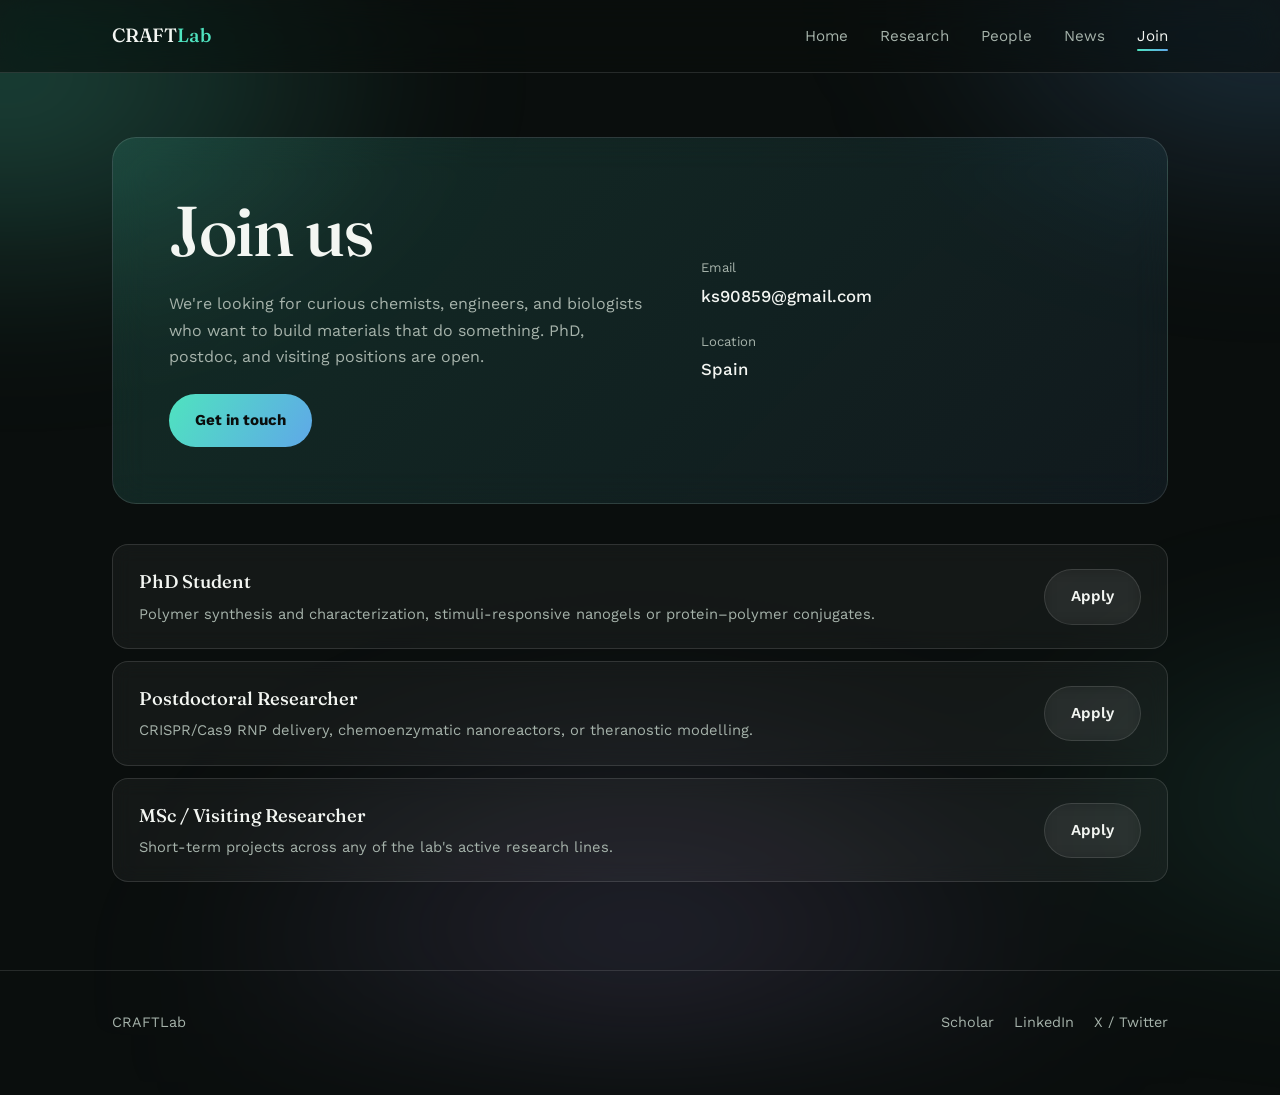
==== join.html @ 4ed66c05 "Add files via upload" ====
<!DOCTYPE html>
<html lang="en">
<head>
<meta charset="UTF-8">
<meta name="viewport" content="width=device-width, initial-scale=1.0">
<title>Join — CRAFTLab</title>
<meta name="description" content="Open PhD, postdoctoral, and visiting positions at the CRAFTLab.">
<link rel="preconnect" href="https://fonts.googleapis.com">
<link rel="preconnect" href="https://fonts.gstatic.com" crossorigin>
<link href="https://fonts.googleapis.com/css2?family=Fraunces:ital,opsz,wght@0,9..144,400;0,9..144,500;0,9..144,600;1,9..144,400;1,9..144,500&family=Work+Sans:wght@400;500;600;700&display=swap" rel="stylesheet">
<link rel="stylesheet" href="style.css">
</head>
<body>

<header>
  <div class="wrap nav-inner">
    <a class="brand" href="index.html">CRAFT<em>Lab</em></a>
    <nav>
      <ul>
        <li><a href="index.html">Home</a></li>
        <li><a href="research.html">Research</a></li>
        <li><a href="people.html">People</a></li>
        <li><a href="news.html">News</a></li>
        <li><a href="join.html" class="active">Join</a></li>
      </ul>
    </nav>
  </div>
</header>

<main>

  <section style="padding-top:64px;">
    <div class="wrap">
      <div class="join-panel">
        <div>
          <h1>Join us</h1>
          <p>We're looking for curious chemists, engineers, and biologists who want to build materials that do something. PhD, postdoc, and visiting positions are open.</p>
          <a class="btn solid" style="border-color:var(--paper);" href="mailto:ks90859@gmail.com">Get in touch</a>
        </div>
        <div class="join-meta">
          <div><span>Email</span><a href="mailto:ks90859@gmail.com">ks90859@gmail.com</a></div>
          <div><span>Location</span><strong>Spain</strong></div>
        </div>
      </div>

      <div class="positions-list">
        <div class="position-item">
          <div>
            <h3>PhD Student</h3>
            <p>Polymer synthesis and characterization, stimuli-responsive nanogels or protein–polymer conjugates.</p>
          </div>
          <a class="btn ghost" href="mailto:ks90859@gmail.com">Apply</a>
        </div>
        <div class="position-item">
          <div>
            <h3>Postdoctoral Researcher</h3>
            <p>CRISPR/Cas9 RNP delivery, chemoenzymatic nanoreactors, or theranostic modelling.</p>
          </div>
          <a class="btn ghost" href="mailto:ks90859@gmail.com">Apply</a>
        </div>
        <div class="position-item">
          <div>
            <h3>MSc / Visiting Researcher</h3>
            <p>Short-term projects across any of the lab's active research lines.</p>
          </div>
          <a class="btn ghost" href="mailto:ks90859@gmail.com">Apply</a>
        </div>
      </div>
    </div>
  </section>

</main>

<footer>
  <div class="wrap foot-inner">
    <p>CRAFTLab</p>
    <div class="foot-links">
      <a href="https://scholar.google.co.in/citations?hl=en&user=G0ysXxgAAAAJ&view_op=list_works&sortby=pubdate" target="_blank" rel="noopener">Scholar</a>
      <a href="https://www.linkedin.com/in/-krishan-kumar/" target="_blank" rel="noopener">LinkedIn</a>
      <a href="https://x.com/krishansheora14" target="_blank" rel="noopener">X / Twitter</a>
    </div>
  </div>
</footer>

</body>
</html>
---- style.css ----
:root{
  --bg:#0A0E0D;
  --bg-alt:#121917;
  --ink:#F3F6F2;
  --ink-soft:#A6B3AB;
  --teal:#4FE3BF;
  --violet:#B49CF0;
  --blue:#5FA8E8;
  --line:rgba(255,255,255,0.12);
  --glass:rgba(255,255,255,0.045);
  --glass-hover:rgba(255,255,255,0.08);
  --serif: 'Fraunces', Georgia, serif;
  --sans: 'Work Sans', -apple-system, BlinkMacSystemFont, sans-serif;
}

*{box-sizing:border-box;}
html{scroll-behavior:smooth;}
body{
  margin:0;
  background:var(--bg);
  color:var(--ink);
  font-family:var(--sans);
  font-size:16px;
  line-height:1.65;
  -webkit-font-smoothing:antialiased;
  position:relative;
  overflow-x:hidden;
}
body::before{
  content:"";
  position:fixed;
  inset:-15%;
  z-index:-1;
  background:
    radial-gradient(38% 32% at 12% 18%, rgba(79,227,191,0.28), transparent 70%),
    radial-gradient(34% 30% at 88% 12%, rgba(95,168,232,0.24), transparent 70%),
    radial-gradient(42% 38% at 50% 95%, rgba(180,156,240,0.16), transparent 70%),
    radial-gradient(30% 26% at 92% 80%, rgba(79,227,191,0.12), transparent 70%);
  filter:blur(70px);
  animation:drift 28s ease-in-out infinite alternate;
}
@keyframes drift{
  0%{transform:translate3d(0,0,0) scale(1);}
  100%{transform:translate3d(-3%,3%,0) scale(1.08);}
}
@media (prefers-reduced-motion: reduce){body::before{animation:none;}}

img{max-width:100%;display:block;}
a{color:inherit;}
.wrap{max-width:1120px;margin:0 auto;padding:0 32px;}
@media(max-width:640px){.wrap{padding:0 20px;}}

/* ---- nav ---- */
header{
  position:sticky;top:0;z-index:20;
  background:rgba(10,14,13,0.6);
  backdrop-filter:blur(16px) saturate(140%);
  -webkit-backdrop-filter:blur(16px) saturate(140%);
  border-bottom:1px solid var(--line);
}
.nav-inner{display:flex;align-items:center;justify-content:space-between;height:72px;}
.brand{font-family:var(--serif);font-weight:500;font-size:1.2rem;text-decoration:none;letter-spacing:-0.01em;color:var(--ink);}
.brand em{font-style:normal;color:var(--teal);}
nav ul{display:flex;gap:32px;list-style:none;margin:0;padding:0;}
nav a{text-decoration:none;font-size:0.95rem;color:var(--ink-soft);position:relative;padding:4px 0;}
nav a:hover{color:var(--ink);}
nav a.active{color:var(--ink);}
nav a::after{
  content:"";position:absolute;left:0;right:0;bottom:-2px;height:2px;
  background:linear-gradient(90deg,var(--teal),var(--blue));border-radius:2px;
  transform:scaleX(0);transform-origin:left;
  transition:transform .25s ease;
}
nav a:hover::after, nav a.active::after{transform:scaleX(1);}
@media(max-width:760px){
  nav ul{display:none;}
}

/* ---- hero / page header ---- */
.hero{padding:110px 0 88px;}
.kicker{
  font-family:var(--sans);font-size:0.78rem;color:var(--teal);
  margin:0 0 20px;font-weight:700;text-transform:uppercase;letter-spacing:0.14em;
}
h1{
  font-family:var(--serif);font-weight:400;
  font-size:clamp(2.6rem,5.6vw,4.4rem);
  line-height:1.04;letter-spacing:-0.02em;
  margin:0 0 24px;
  max-width:18ch;
  background:linear-gradient(120deg, var(--ink) 25%, var(--teal) 65%, var(--blue) 100%);
  -webkit-background-clip:text;background-clip:text;color:transparent;
}
.lede{font-size:1.18rem;line-height:1.6;color:var(--ink-soft);max-width:48ch;margin:0 0 32px;font-weight:400;}
.cta-row{display:flex;gap:16px;flex-wrap:wrap;}
.btn{
  display:inline-block;padding:14px 26px;border-radius:999px;
  font-size:0.95rem;font-weight:600;text-decoration:none;
  border:1px solid var(--line);
  transition:transform .2s ease, box-shadow .2s ease, filter .2s ease, border-color .2s ease, color .2s ease;
}
.btn.solid{background:linear-gradient(120deg,var(--teal),var(--blue));color:#0A0E0D;border:none;font-weight:700;}
.btn.solid:hover{filter:brightness(1.08);box-shadow:0 0 28px rgba(79,227,191,0.35);transform:translateY(-1px);}
.btn.ghost{color:var(--ink);background:var(--glass);backdrop-filter:blur(8px);}
.btn.ghost:hover{border-color:var(--teal);color:var(--teal);box-shadow:0 0 18px rgba(79,227,191,0.2);transform:translateY(-1px);}

.page-head{padding:72px 0 8px;}
.page-head .kicker{margin-bottom:14px;}
.page-head h1{max-width:22ch;font-size:clamp(2.3rem,4.4vw,3.3rem);}
.page-head .lede{max-width:56ch;}

/* ---- section shell ---- */
section{padding:88px 0;}
.section-head{max-width:640px;margin:0 0 56px;}
.section-head h2{
  font-family:var(--serif);font-weight:500;font-size:clamp(1.9rem,3vw,2.5rem);
  margin:0 0 14px;letter-spacing:-0.015em;color:var(--ink);
}
.section-head p{color:var(--ink-soft);font-size:1.05rem;line-height:1.6;margin:0;max-width:56ch;}
.rule{width:64px;height:3px;background:linear-gradient(90deg,var(--teal),var(--blue));margin:0 0 22px;border:0;border-radius:3px;}

/* ---- research rows ---- */
.research-row{
  padding:32px 36px;margin:0 0 20px;
  background:var(--glass);border:1px solid var(--line);border-radius:20px;
  backdrop-filter:blur(14px);
  transition:background .2s ease, transform .2s ease, border-color .2s ease;
}
.research-row:hover{background:var(--glass-hover);transform:translateY(-2px);}
.r-text h3{
  font-family:var(--serif);font-weight:500;font-size:1.55rem;margin:0 0 12px;letter-spacing:-0.01em;color:var(--ink);
}
.r-text p{color:var(--ink-soft);margin:0 0 18px;max-width:65ch;}
.tags{display:flex;gap:8px;flex-wrap:wrap;}
.tag{
  font-size:0.82rem;color:var(--ink-soft);
  border:1px solid var(--line);border-radius:100px;
  padding:5px 13px;background:rgba(255,255,255,0.03);
}

.r-more{margin:0 0 20px;}
.r-more summary{
  cursor:pointer;font-size:0.9rem;font-weight:600;color:var(--teal);
  list-style:none;display:inline-block;
}
.r-more summary::-webkit-details-marker{display:none;}
.r-more[open] .more-label{display:none;}
.r-more:not([open]) .less-label{display:none;}
.r-more .detail-p{margin:14px 0 0;color:var(--ink-soft);max-width:60ch;font-size:0.98rem;}
.research-row:nth-of-type(1) .tag{border-color:var(--teal);color:var(--teal);}
.research-row:nth-of-type(2) .tag{border-color:var(--blue);color:var(--blue);}
.research-row:nth-of-type(3) .tag{border-color:var(--violet);color:var(--violet);}
.research-row:nth-of-type(4) .tag{border-color:var(--blue);color:var(--blue);}
.research-row:nth-of-type(5) .tag{border-color:var(--teal);color:var(--teal);}

/* ---- research at a glance (home page) ---- */
.glance-grid{display:grid;grid-template-columns:repeat(3,1fr);gap:14px;}
@media(max-width:760px){.glance-grid{grid-template-columns:1fr 1fr;}}
@media(max-width:480px){.glance-grid{grid-template-columns:1fr;}}
.glance-card{
  background:var(--glass);border:1px solid var(--line);border-radius:16px;
  padding:26px;text-decoration:none;color:var(--ink);
  backdrop-filter:blur(14px);
  transition:background .2s ease, transform .2s ease, border-color .2s ease;
}
.glance-card:hover{background:var(--glass-hover);border-color:var(--teal);transform:translateY(-3px);}
.glance-card h3{font-family:var(--serif);font-weight:500;font-size:1.1rem;margin:0 0 8px;color:var(--ink);}
.glance-card p{font-size:0.9rem;color:var(--ink-soft);margin:0;}
.glance-more{display:flex;align-items:center;justify-content:center;background:linear-gradient(120deg,var(--teal),var(--blue));border:none;}
.glance-more span{font-family:var(--serif);font-size:1.05rem;color:#0A0E0D;font-weight:600;}

/* ---- people ---- */
.people-grid{display:grid;grid-template-columns:1.1fr 1fr 1fr 1fr;gap:14px;}
@media(max-width:860px){.people-grid{grid-template-columns:1fr;}}
.p-card{
  padding:32px;background:var(--glass);border:1px solid var(--line);border-radius:18px;
  backdrop-filter:blur(14px);
}
.p-photo{width:64px;height:64px;border-radius:50%;object-fit:cover;margin-bottom:16px;border:1px solid var(--line);}
.p-card:first-child .p-photo{width:120px;height:120px;}

/* ---- funding & service ---- */
.fund-grid{display:flex;flex-wrap:wrap;gap:14px;}
.fund-badge{
  border:1px solid var(--line);border-radius:14px;background:var(--glass);
  backdrop-filter:blur(10px);
  padding:14px 20px;min-width:180px;
  transition:background .2s ease, border-color .2s ease;
}
.fund-badge:hover{background:var(--glass-hover);border-color:var(--teal);}
.fund-badge .f-org{font-family:var(--serif);font-size:1rem;margin:0 0 3px;color:var(--ink);}
.fund-badge .f-role{font-size:0.82rem;color:var(--ink-soft);margin:0;}

.service-list{margin-top:8px;}
.service-item{padding:22px 26px;margin:0 0 12px;background:var(--glass);border:1px solid var(--line);border-radius:16px;backdrop-filter:blur(10px);}
.service-item h3{font-family:var(--serif);font-weight:500;font-size:1.1rem;margin:0 0 6px;color:var(--ink);}
.service-item p{margin:0;color:var(--ink-soft);font-size:0.95rem;max-width:60ch;}
.service-item a{color:var(--teal);text-decoration:none;}
.service-item a:hover{text-decoration:underline;}
.p-name{font-family:var(--serif);font-size:1.15rem;margin:0 0 6px;color:var(--ink);}
.p-role{font-size:0.9rem;color:var(--ink-soft);margin:0 0 4px;}
.p-note{font-size:0.85rem;color:var(--teal);margin:14px 0 0;}
.p-open{color:var(--ink-soft);}
.p-open .p-name{color:var(--ink-soft);font-style:italic;}

/* ---- news ---- */
.news-list{display:flex;flex-direction:column;gap:12px;}
.news-item{
  display:grid;grid-template-columns:100px 1fr;gap:28px;
  padding:24px 26px;background:var(--glass);border:1px solid var(--line);border-radius:16px;
  backdrop-filter:blur(10px);
  transition:background .2s ease;
}
.news-item:hover{background:var(--glass-hover);}
.news-year{font-family:var(--serif);color:var(--teal);font-size:1.1rem;}
.news-item p{margin:0;color:var(--ink-soft);max-width:60ch;}

/* ---- join ---- */
.join-panel{
  background:linear-gradient(135deg, rgba(79,227,191,0.14), rgba(95,168,232,0.08));
  border:1px solid var(--line);
  color:var(--ink);
  border-radius:24px;padding:56px;
  backdrop-filter:blur(18px);
  display:grid;grid-template-columns:1.2fr 1fr;gap:40px;
}
@media(max-width:760px){.join-panel{grid-template-columns:1fr;padding:36px 28px;}}
.join-panel h2, .join-panel h1{font-family:var(--serif);font-weight:500;color:var(--ink);background:none;-webkit-text-fill-color:currentColor;}
.join-panel p{color:var(--ink-soft);margin:0 0 24px;max-width:48ch;}
.join-meta{display:flex;flex-direction:column;gap:20px;justify-content:center;}
.join-meta div span{display:block;font-size:0.82rem;color:var(--ink-soft);margin-bottom:4px;}
.join-meta div a, .join-meta div strong{font-size:1.05rem;font-weight:500;color:var(--ink);text-decoration:none;}

.positions-list{margin:40px 0 0;display:flex;flex-direction:column;gap:12px;}
.position-item{
  display:grid;grid-template-columns:1fr auto;align-items:center;gap:20px;
  padding:22px 26px;background:var(--glass);border:1px solid var(--line);border-radius:16px;
  backdrop-filter:blur(10px);
}
.position-item h3{font-family:var(--serif);font-weight:500;font-size:1.15rem;margin:0 0 4px;color:var(--ink);}
.position-item p{margin:0;color:var(--ink-soft);font-size:0.92rem;}

footer{padding:40px 0 60px;border-top:1px solid var(--line);}
.foot-inner{display:flex;justify-content:space-between;align-items:center;flex-wrap:wrap;gap:16px;}
.foot-inner p{margin:0;color:var(--ink-soft);font-size:0.9rem;}
.foot-links{display:flex;gap:20px;}
.foot-links a{color:var(--ink-soft);text-decoration:none;font-size:0.9rem;}
.foot-links a:hover{color:var(--teal);}
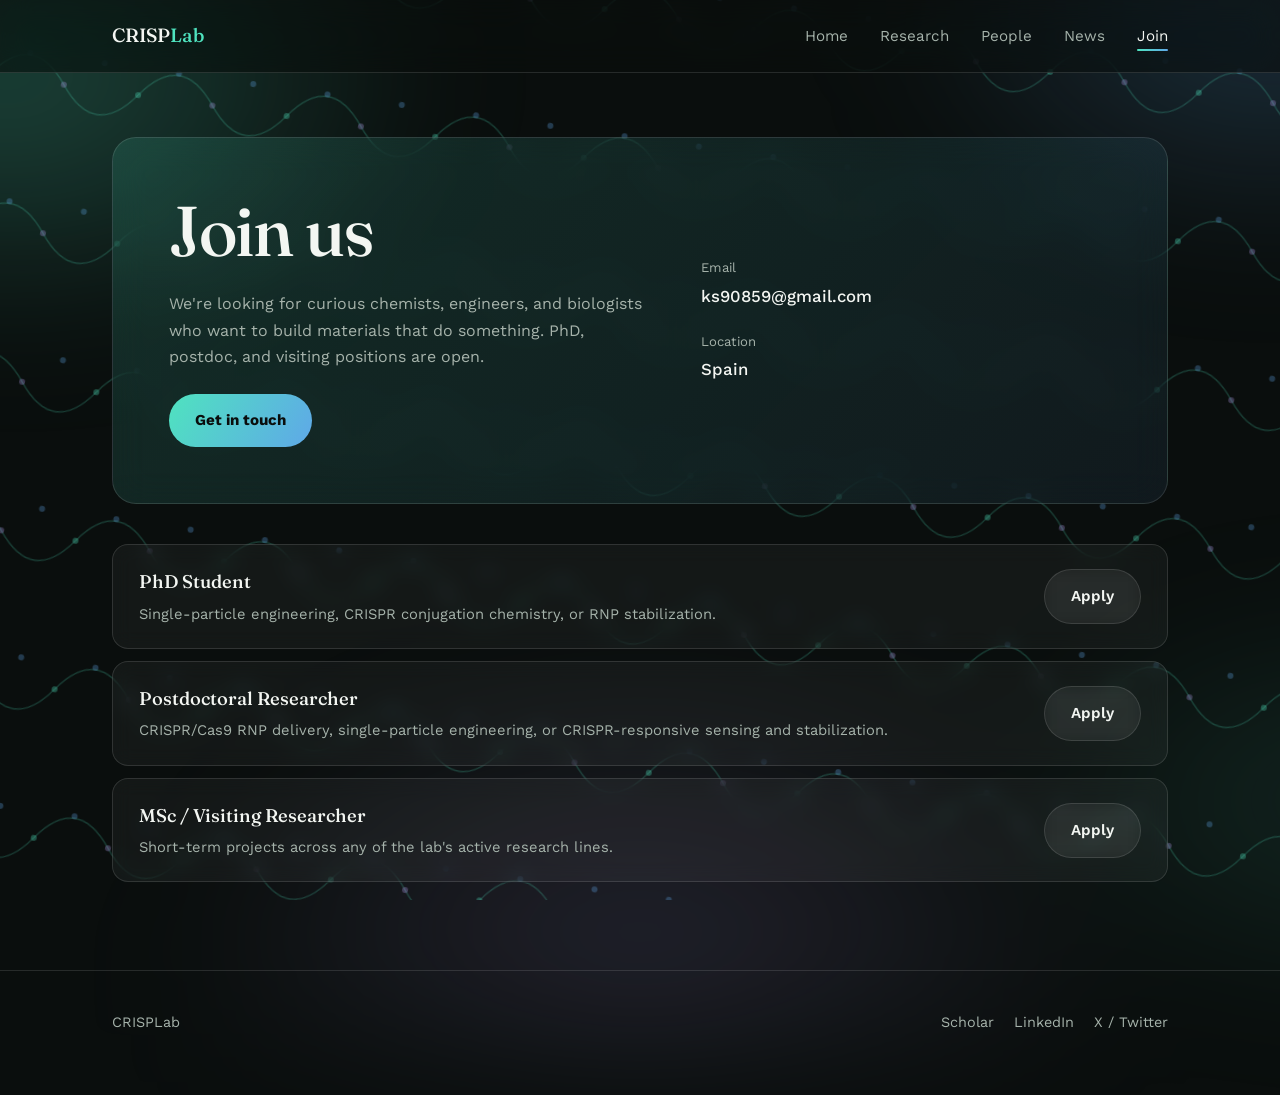
==== commit ec80ea81: "Add files via upload" ====
--- a/join.html
+++ b/join.html
@@ -3,8 +3,8 @@
 <head>
 <meta charset="UTF-8">
 <meta name="viewport" content="width=device-width, initial-scale=1.0">
-<title>Join — CRAFTLab</title>
-<meta name="description" content="Open PhD, postdoctoral, and visiting positions at the CRAFTLab.">
+<title>Join — CRISPLab</title>
+<meta name="description" content="Open PhD, postdoctoral, and visiting positions at the CRISPLab.">
 <link rel="preconnect" href="https://fonts.googleapis.com">
 <link rel="preconnect" href="https://fonts.gstatic.com" crossorigin>
 <link href="https://fonts.googleapis.com/css2?family=Fraunces:ital,opsz,wght@0,9..144,400;0,9..144,500;0,9..144,600;1,9..144,400;1,9..144,500&family=Work+Sans:wght@400;500;600;700&display=swap" rel="stylesheet">
@@ -12,9 +12,23 @@
 </head>
 <body>
 
+<svg aria-hidden="true" style="position:fixed;inset:0;width:100%;height:100%;z-index:-1;pointer-events:none;" xmlns="http://www.w3.org/2000/svg">
+  <defs>
+    <pattern id="polymerPattern" width="150" height="150" patternUnits="userSpaceOnUse" patternTransform="rotate(8)">
+      <path d="M0 75 Q37.5 25 75 75 T150 75" fill="none" stroke="#4FE3BF" stroke-width="1.3" opacity="0.22"/>
+      <circle cx="0" cy="75" r="3" fill="#4FE3BF" opacity="0.32"/>
+      <circle cx="37.5" cy="48" r="3" fill="#5FA8E8" opacity="0.30"/>
+      <circle cx="75" cy="75" r="3" fill="#B49CF0" opacity="0.30"/>
+      <circle cx="112.5" cy="48" r="3" fill="#5FA8E8" opacity="0.30"/>
+      <circle cx="150" cy="75" r="3" fill="#4FE3BF" opacity="0.32"/>
+    </pattern>
+  </defs>
+  <rect width="100%" height="100%" fill="url(#polymerPattern)"/>
+</svg>
+
 <header>
   <div class="wrap nav-inner">
-    <a class="brand" href="index.html">CRAFT<em>Lab</em></a>
+    <a class="brand" href="index.html">CRISP<em>Lab</em></a>
     <nav>
       <ul>
         <li><a href="index.html">Home</a></li>
@@ -47,14 +61,14 @@
         <div class="position-item">
           <div>
             <h3>PhD Student</h3>
-            <p>Polymer synthesis and characterization, stimuli-responsive nanogels or protein–polymer conjugates.</p>
+            <p>Single-particle engineering, CRISPR conjugation chemistry, or RNP stabilization.</p>
           </div>
           <a class="btn ghost" href="mailto:ks90859@gmail.com">Apply</a>
         </div>
         <div class="position-item">
           <div>
             <h3>Postdoctoral Researcher</h3>
-            <p>CRISPR/Cas9 RNP delivery, chemoenzymatic nanoreactors, or theranostic modelling.</p>
+            <p>CRISPR/Cas9 RNP delivery, single-particle engineering, or CRISPR-responsive sensing and stabilization.</p>
           </div>
           <a class="btn ghost" href="mailto:ks90859@gmail.com">Apply</a>
         </div>
@@ -73,7 +87,7 @@
 
 <footer>
   <div class="wrap foot-inner">
-    <p>CRAFTLab</p>
+    <p>CRISPLab</p>
     <div class="foot-links">
       <a href="https://scholar.google.co.in/citations?hl=en&user=G0ysXxgAAAAJ&view_op=list_works&sortby=pubdate" target="_blank" rel="noopener">Scholar</a>
       <a href="https://www.linkedin.com/in/-krishan-kumar/" target="_blank" rel="noopener">LinkedIn</a>
--- a/style.css
+++ b/style.css
@@ -152,6 +152,7 @@
 .research-row:nth-of-type(3) .tag{border-color:var(--violet);color:var(--violet);}
 .research-row:nth-of-type(4) .tag{border-color:var(--blue);color:var(--blue);}
 .research-row:nth-of-type(5) .tag{border-color:var(--teal);color:var(--teal);}
+.research-row:nth-of-type(6) .tag{border-color:var(--violet);color:var(--violet);}
 
 /* ---- research at a glance (home page) ---- */
 .glance-grid{display:grid;grid-template-columns:repeat(3,1fr);gap:14px;}
@@ -170,14 +171,29 @@
 .glance-more span{font-family:var(--serif);font-size:1.05rem;color:#0A0E0D;font-weight:600;}
 
 /* ---- people ---- */
-.people-grid{display:grid;grid-template-columns:1.1fr 1fr 1fr 1fr;gap:14px;}
+.pi-feature{
+  display:flex;align-items:center;gap:36px;
+  background:var(--glass);border:1px solid var(--line);border-radius:22px;
+  backdrop-filter:blur(14px);
+  padding:32px;margin:0 0 20px;
+}
+@media(max-width:640px){.pi-feature{flex-direction:column;text-align:center;padding:32px 24px;}}
+.pi-photo{
+  width:220px;height:220px;border-radius:50%;object-fit:cover;
+  border:2px solid var(--line);flex-shrink:0;
+}
+@media(max-width:640px){.pi-photo{width:180px;height:180px;}}
+.pi-info .p-name{font-size:1.5rem;margin:0 0 8px;}
+.pi-info .p-role{font-size:1rem;}
+.pi-info .p-note{font-size:0.92rem;margin-top:16px;}
+
+.people-grid{display:grid;grid-template-columns:1fr 1fr 1fr;gap:14px;}
 @media(max-width:860px){.people-grid{grid-template-columns:1fr;}}
 .p-card{
   padding:32px;background:var(--glass);border:1px solid var(--line);border-radius:18px;
   backdrop-filter:blur(14px);
 }
 .p-photo{width:64px;height:64px;border-radius:50%;object-fit:cover;margin-bottom:16px;border:1px solid var(--line);}
-.p-card:first-child .p-photo{width:120px;height:120px;}
 
 /* ---- funding & service ---- */
 .fund-grid{display:flex;flex-wrap:wrap;gap:14px;}
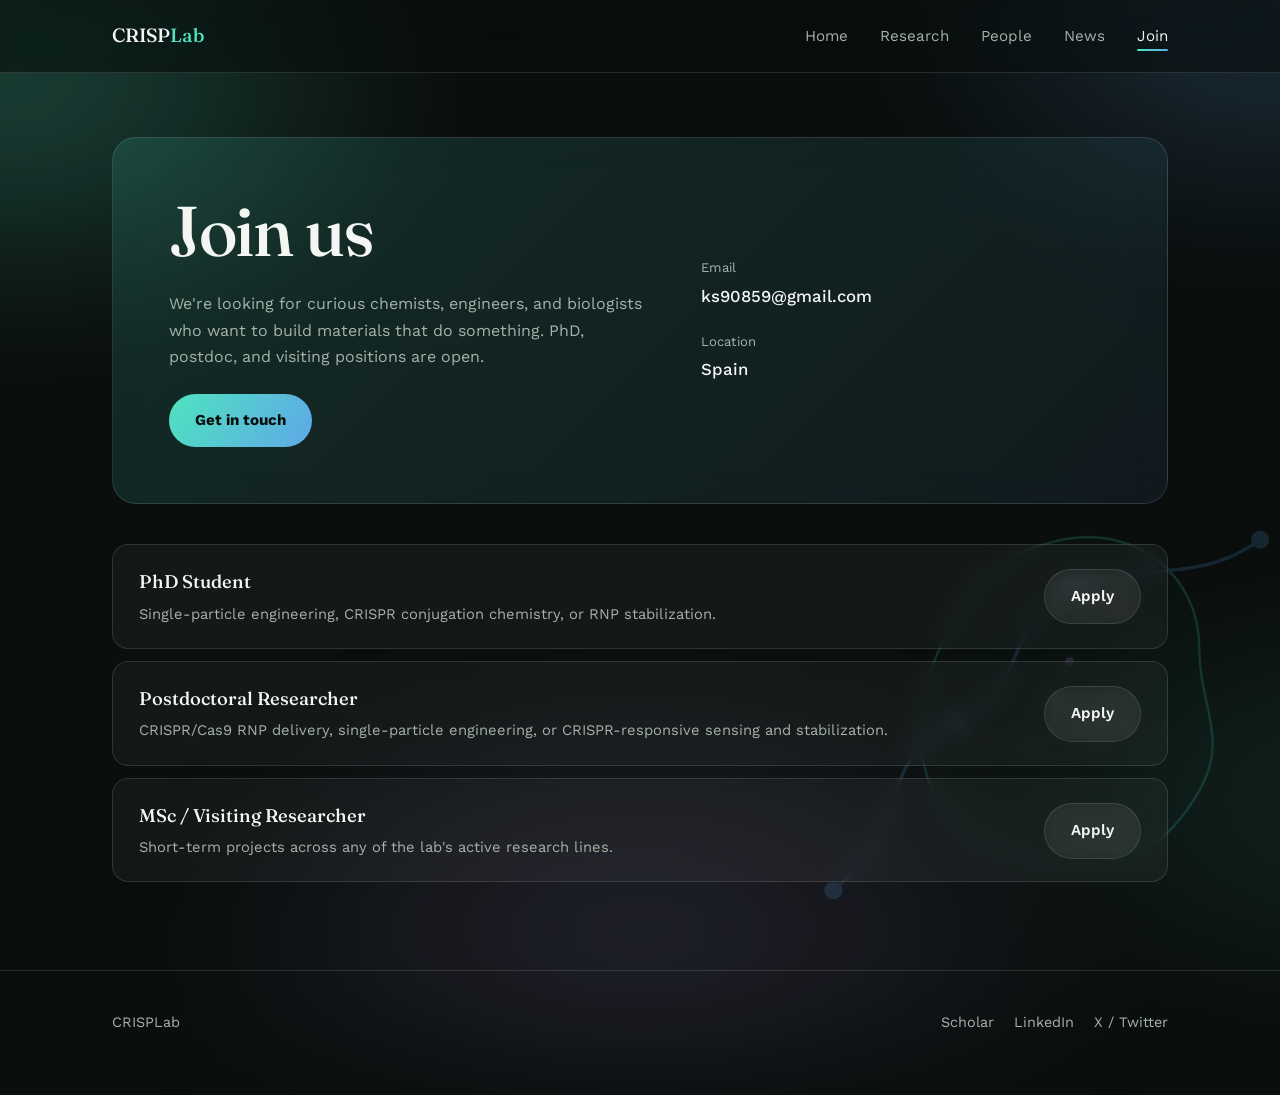
==== commit a8a81adf: "Add files via upload" ====
--- a/join.html
+++ b/join.html
@@ -12,19 +12,22 @@
 </head>
 <body>
 
-<svg aria-hidden="true" style="position:fixed;inset:0;width:100%;height:100%;z-index:-1;pointer-events:none;" xmlns="http://www.w3.org/2000/svg">
-  <defs>
-    <pattern id="polymerPattern" width="150" height="150" patternUnits="userSpaceOnUse" patternTransform="rotate(8)">
-      <path d="M0 75 Q37.5 25 75 75 T150 75" fill="none" stroke="#4FE3BF" stroke-width="1.3" opacity="0.22"/>
-      <circle cx="0" cy="75" r="3" fill="#4FE3BF" opacity="0.32"/>
-      <circle cx="37.5" cy="48" r="3" fill="#5FA8E8" opacity="0.30"/>
-      <circle cx="75" cy="75" r="3" fill="#B49CF0" opacity="0.30"/>
-      <circle cx="112.5" cy="48" r="3" fill="#5FA8E8" opacity="0.30"/>
-      <circle cx="150" cy="75" r="3" fill="#4FE3BF" opacity="0.32"/>
-    </pattern>
-  </defs>
-  <rect width="100%" height="100%" fill="url(#polymerPattern)"/>
-</svg>
+<div aria-hidden="true" style="position:fixed;right:-8%;bottom:-10%;width:640px;max-width:75vw;z-index:-1;pointer-events:none;opacity:0.16;">
+  <svg viewBox="0 0 420 360" fill="none" xmlns="http://www.w3.org/2000/svg">
+    <path d="M210 70 C260 60 300 95 300 140 C300 180 320 200 300 235 C280 270 250 290 210 285 C165 280 130 260 120 220 C110 180 125 150 140 120 C155 92 175 78 210 70Z"
+          fill="rgba(79,227,191,0.12)" stroke="#4FE3BF" stroke-width="1.6"/>
+    <path d="M60 300 C110 260 90 210 140 190 C190 170 170 120 220 100 C260 84 300 100 340 70"
+          stroke="#5FA8E8" stroke-width="2.2" fill="none" stroke-linecap="round"/>
+    <circle cx="60" cy="300" r="6" fill="#5FA8E8"/>
+    <circle cx="140" cy="190" r="6" fill="#5FA8E8"/>
+    <circle cx="220" cy="100" r="6" fill="#5FA8E8"/>
+    <circle cx="340" cy="70" r="6" fill="#5FA8E8"/>
+    <circle cx="205" cy="175" r="3" fill="#B49CF0"/>
+    <circle cx="230" cy="200" r="3" fill="#B49CF0"/>
+    <circle cx="190" cy="205" r="3" fill="#B49CF0"/>
+    <circle cx="215" cy="150" r="3" fill="#B49CF0"/>
+  </svg>
+</div>
 
 <header>
   <div class="wrap nav-inner">
--- a/style.css
+++ b/style.css
@@ -179,10 +179,10 @@
 }
 @media(max-width:640px){.pi-feature{flex-direction:column;text-align:center;padding:32px 24px;}}
 .pi-photo{
-  width:220px;height:220px;border-radius:50%;object-fit:cover;
+  width:170px;height:170px;border-radius:50%;object-fit:cover;
   border:2px solid var(--line);flex-shrink:0;
 }
-@media(max-width:640px){.pi-photo{width:180px;height:180px;}}
+@media(max-width:640px){.pi-photo{width:150px;height:150px;}}
 .pi-info .p-name{font-size:1.5rem;margin:0 0 8px;}
 .pi-info .p-role{font-size:1rem;}
 .pi-info .p-note{font-size:0.92rem;margin-top:16px;}
